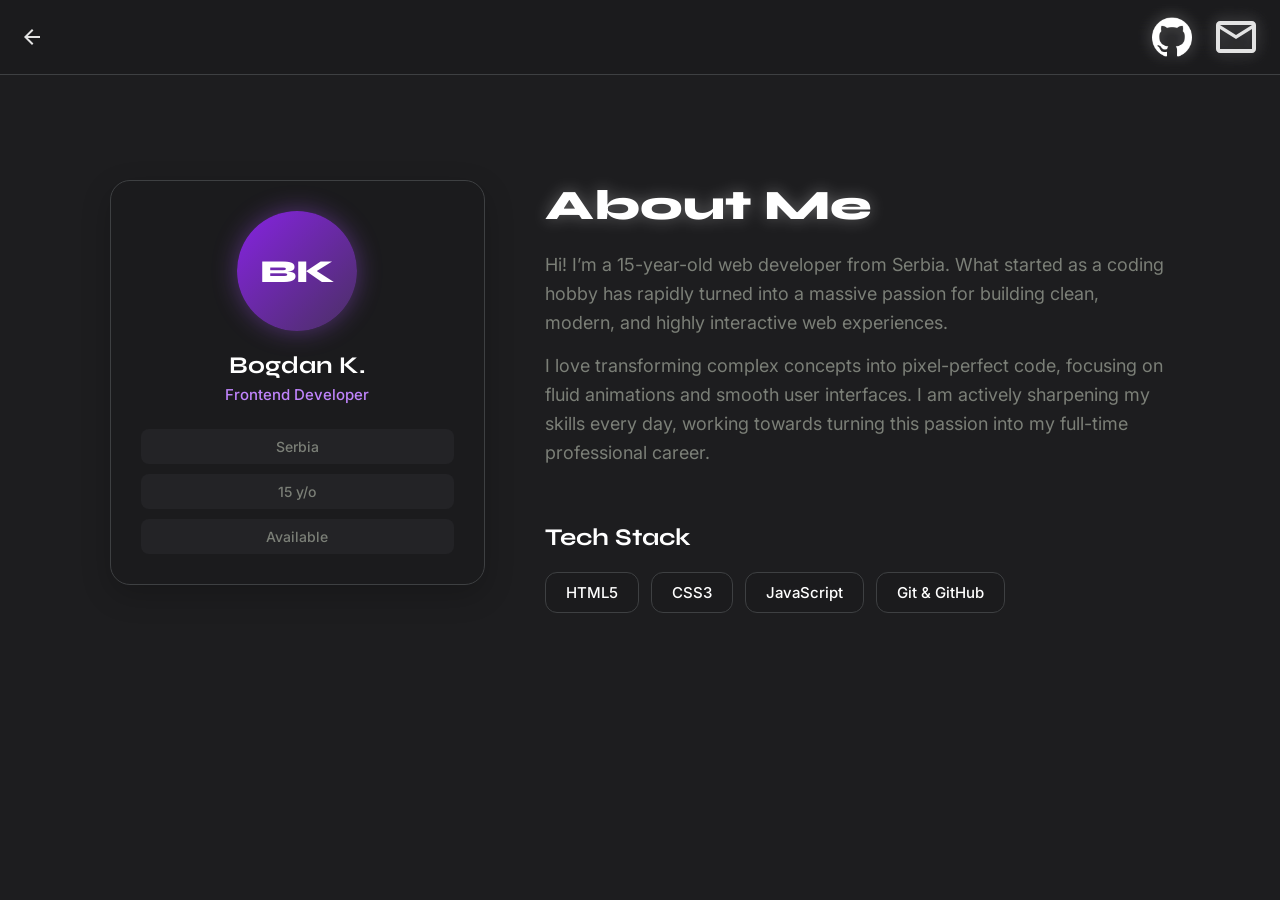
==== aboutme.html @ 006158f7 "Add files via upload" ====
<html lang="en">

<head>
    <meta charset="UTF-8">
    <meta name="viewport" content="width=device-width, initial-scale=1.0">
    <title>About me</title>
    <link rel="stylesheet" href="aboutme.css">
    <link rel="icon" href="pics/bk logo.png" href="pics/bk logo.png" type="image/png">


    <link rel="preconnect" href="https://fonts.googleapis.com">
    <link rel="preconnect" href="https://fonts.gstatic.com" crossorigin>
    <link
        href="https://fonts.googleapis.com/css2?family=Inter:ital,opsz,wght@0,14..32,100..900;1,14..32,100..900&family=Syne:wght@400..800&display=swap"
        rel="stylesheet">


    <link rel="preconnect" href="https://fonts.googleapis.com">
    <link rel="preconnect" href="https://fonts.gstatic.com" crossorigin>
    <link
        href="https://fonts.googleapis.com/css2?family=Inter:ital,opsz,wght@0,14..32,100..900;1,14..32,100..900&family=Syne:wght@400..800&display=swap"
        rel="stylesheet">

    <link rel="preconnect" href="https://fonts.googleapis.com">
    <link rel="preconnect" href="https://fonts.gstatic.com" crossorigin>
    <link href="https://fonts.googleapis.com/css2?family=Molle:ital@1&display=swap" rel="stylesheet">

</head>
</head>

<body>

    <div class="navbar">
        <div class="firstlinks">
            <a href="index.html">
                <img class="arrb" src="pics/arr.svg" alt="">
            </a>
            <!-- <p class="logo">bk</p> -->


        </div>


        <div class="secondlinks">
            <a href="https://github.com/bkqzw">
                <img class="giticon" src="pics/github-white-icon.png" alt="">

            </a>

            <a href="#kontakt">
                <img class="gmailicon" src="pics/mailwhite.svg" alt="">

            </a>
        </div>
    </div>

    <div class="allw">




        <div class="about-container">
    <div class="profile-card">
        <div class="avatar-placeholder">
            <span class="avatar-text">BK</span>
        </div>
        <div class="profile-info">
            <h3>Bogdan K.</h3>
            <p class="role">Frontend Developer</p>
            <div class="meta-tags">
                <span class="tag">Serbia</span>
                <span class="tag">15 y/o</span>
                <span class="tag">Available</span>
            </div>
        </div>
    </div>


        <div class="about-content">
            <section class="story-section">
                <h2 class="aboutmee">About Me</h2>
                <p class="story-text">
                    Hi! I’m a 15-year-old web developer from Serbia. What started as a coding hobby has rapidly turned
                    into a massive passion for building clean, modern, and highly interactive web experiences.
                </p>
                <p class="story-text">
                    I love transforming complex concepts into pixel-perfect code, focusing on fluid animations and
                    smooth user interfaces. I am actively sharpening my skills every day, working towards turning this
                    passion into my full-time professional career.
                </p>
            </section>

            <section class="skills-section">
                <h3>Tech Stack</h3>
                <div class="skills-grid">
                    <div class="skill-item">HTML5</div>
                    <div class="skill-item">CSS3</div>
                    <div class="skill-item">JavaScript</div>
                    <!-- <div class="skill-item">React</div> -->
                    <div class="skill-item">Git & GitHub</div>
                </div>
            </section>
        </div>
    </div>

    </div>



</body>

</html>
---- aboutme.css ----
*{
    margin: 0;
    padding: 0;
    box-sizing: border-box;
    -webkit-tap-highlight-color: transparent;

}

::selection {
    background-color: #A855F7;
    color: #ffffff;            
    
}

::-moz-selection {
    background-color: #A855F7;
    color: #ffffff;
}

::-webkit-scrollbar{
    display: none;
}

body{
    min-height: 100vh;
    background-color: #1D1D1F;
}


.navbar{
    padding: 20px;
    width: 100%;
    height: 75px;
    background-color: #1b1b1d80;
    backdrop-filter: blur(24px);
    -webkit-backdrop-filter: blur(24px);
    border-bottom: 1px solid #3E4042;

    display: flex;
    justify-content: space-between;
    align-items: center;

       position: fixed;
    top: 0;
    left: 0;
    right: 0;
    z-index: 1000;

}

.firstlinks{
    display: flex;
    align-items: center;
    gap: 15px;
    cursor: pointer;

}

.logo{
    font-family: 'Syne',sans-serif;
    color: #ffff;
    font-size: 23px;
    font-weight: 700;

}


.arrb{
    transform: rotate(-180deg);
}


.docs{
       font-family: 'Inter', sans-serif;
    color: #7b7f77;
    font-size: 18px;
    font-weight: 500;

    transition: all 0.1s ease;

}


.blog{
    font-family: 'Inter', sans-serif;
    color: #7b7f77;
    font-size: 18px;
    font-weight: 500;

    transition: all 0.1s ease;

}

.secondlinks{
    display: flex;
    align-items: center;
    gap: 20px;
    cursor: pointer;

}


.giticon{
    width: 40px;
    transition: all 0.2s ease;

    /* filter: drop-shadow(0 0 8px rgba(168, 85, 247, 0.9)); */

    filter: drop-shadow(0 0 8px rgba(255, 255, 255, 0.3));

    /* filter: drop-shadow(0 0 8px #ffffff20); */

}



.giticon:hover{
    transform: scale(1.08);

    filter: drop-shadow(0 0 15px rgba(168, 85, 247, 0.8)) 
            drop-shadow(0 0 5px rgba(192, 132, 252, 0.5));
}

.gmailicon{
    width: 48px;
    filter: drop-shadow(0 0 8px rgba(255, 255, 255, 0.3));
    transition: all 0.2s ease;

}

.gmailicon:hover{
    transform: scale(1.08);

    filter: drop-shadow(0 0 15px rgba(168, 85, 247, 0.8)) 
            drop-shadow(0 0 5px rgba(192, 132, 252, 0.5));
}

.allw{
   
    padding: 30px;
    padding-top: 120px; 

}



/* Glavni kontejner koji deli stranicu na levu i desnu stranu */
.about-container {
    max-width: 1100px;
    margin: 60px auto;
    padding: 0 20px;
    display: flex;
    gap: 60px;
    align-items: flex-start;
}

.profile-card {
    flex: 1;
    background-color: #1B1B1D;
    border: 1px solid #3E4042;
    border-radius: 20px;
    padding: 30px;
    text-align: center;
    box-shadow: 0 10px 30px rgba(0, 0, 0, 0.2);

    transition: all 0.6s ease;
    cursor: pointer;
}


.avatar-placeholder {
    width: 120px;
    height: 120px;
    background: linear-gradient(135deg, #8623e2, #4a3063);
    border-radius: 100%;
    margin: 0 auto 20px;
    display: flex;
    justify-content: center;
    align-items: center;
    box-shadow: 0 0 25px rgba(168, 85, 247, 0.4);
}

.avatar-text {
    font-family: 'Syne', sans-serif;
    font-size: 32px;
    font-weight: 800;
    color: #ffff;
}

.profile-info h3 {
    font-family: 'Syne', sans-serif;
    color: #ffff;
    font-size: 24px;
    margin-bottom: 5px;
}

.profile-info .role {
    font-family: 'Inter', sans-serif;
    color: #C084FC; 
    font-size: 15px;
    font-weight: 500;
    margin-bottom: 25px;
}

.meta-tags {
    display: flex;
    flex-direction: column;
    gap: 10px;
}

.aboutmee{
      filter: drop-shadow(0 0 8px rgba(255, 255, 255, 0.3));

}


.tag {
    font-family: 'Inter', sans-serif;
    background-color: #232326;
    color: #7b7f77;
    padding: 8px 12px;
    border-radius: 8px;
    font-size: 14px;
    font-weight: 500;
    border: 1px solid transparent;
    transition: all 0.3s ease;
}

.profile-card:hover .tag {
    border-color: rgba(34, 6, 60, 0.2);
    color: #ffff;
    cursor: pointer;

}

.profile-card:hover{
    transform: translateY(-15px);
}

.about-content {
    flex: 2;
    display: flex;
    flex-direction: column;
    gap: 40px;
}

.story-section h2 {
    font-family: 'Syne', sans-serif;
    font-size: 42px;
    font-weight: 800;
    color: #ffff;
    margin-bottom: 20px;
}

.story-text {
    font-family: 'Inter', sans-serif;
    font-size: 18px;
    line-height: 1.6;
    color: #7b7f77;
    margin-bottom: 15px;
}

/* Tech Stack Sekcija */
.skills-section h3 {
    font-family: 'Syne', sans-serif;
    font-size: 24px;
    color: #ffff;
    margin-bottom: 20px;
}

.skills-grid {
    display: flex;
    flex-wrap: wrap;
    gap: 12px;
}

.skill-item {
    font-family: 'Inter', sans-serif;
    background-color: #1B1B1D;
    color: #ffff;
    padding: 10px 20px;
    border-radius: 12px;
    font-size: 15px;
    font-weight: 500;
    border: 1px solid #3E4042;
    transition: all 0.3s ease;
}

/* Efekat svetlucanja kada se pređe mišem preko veština */
.skill-item:hover {
    border-color: #A855F7;
    background-color: #2E1065;
    color: #C084FC;
    box-shadow: 0 0 15px rgba(168, 85, 247, 0.3);
    transform: translateY(-2px);
    cursor: pointer;
}

/* RESPONSIVE: Da izgleda top i na telefonu */
@media (max-width: 768px) {
    .allw {
        padding: 15px;
        padding-top: 100px; /* Nešto manja rupa na mobilnim ekranima */
    }
    
    .about-container {
        flex-direction: column;
        margin: 10px auto; /* Smanjujemo marginu kontejnera na mobilnom */
        gap: 40px;
    }
    
    .profile-card {
        width: 100%;
    }
}
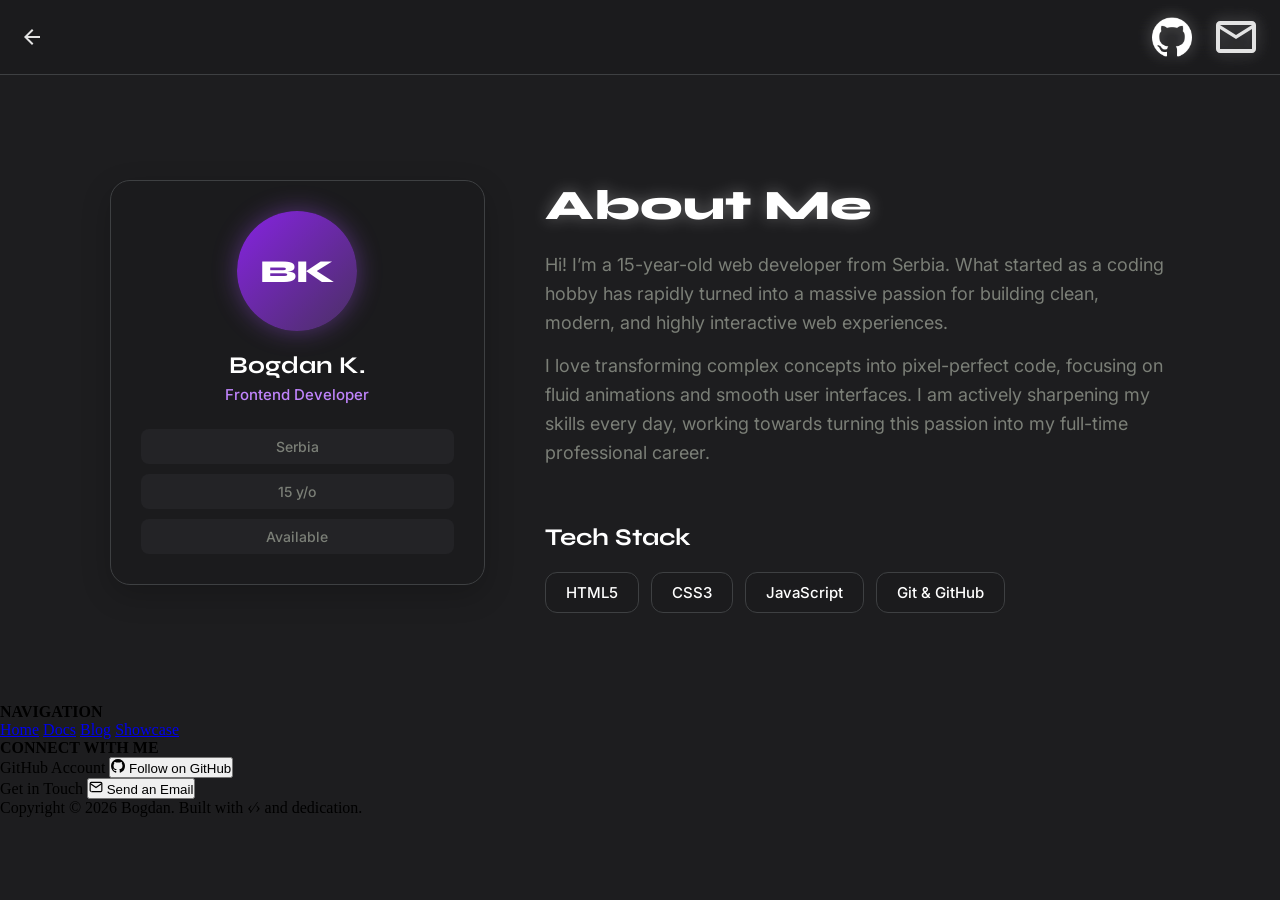
==== commit 87b297df: "aboutme.html" ====
--- a/aboutme.html
+++ b/aboutme.html
@@ -106,7 +106,65 @@
     </div>
 
 
+       
+ <footer class="main-footer">
+            <div class="footer-container">
+
+                <div class="footer-columns">
+                    <div class="footer-column">
+                        <h4>NAVIGATION</h4>
+                        <a href="index.html">Home</a>
+                        <a href="docs.html">Docs</a>
+                        <a href="blog.html">Blog</a>
+                        <a href="#">Showcase</a>
+                    </div>
+
+                    <div class="footer-column">
+                        <!-- <h4>PROJECTS</h4> -->
+                        <!-- <a href="#myecosystem">Godot Robots</a> -->
+                        <!-- <a href="#everythingyouneed">Linux Setups</a> -->
+                    </div>
+
+                    <div class="footer-column sponsors-column">
+                        <h4>CONNECT WITH ME</h4>
+                        <div class="sponsors-wrapper">
+                            <div class="open-collective">
+                                <span>GitHub Account</span>
+                                <button class="sponsor-btn" onclick="window.open('https://github.com/bkqzw')">
+                                    <svg viewBox="0 0 16 16" width="14" height="14" fill="currentColor">
+                                        <path
+                                            d="M8 0C3.58 0 0 3.58 0 8c0 3.54 2.29 6.53 5.47 7.59.4.07.55-.17.55-.38 0-.19-.01-.82-.01-1.49-2.01.37-2.53-.49-2.69-.94-.09-.23-.48-.94-.82-1.13-.28-.15-.68-.52-.01-.53.63-.01 1.08.58 1.23.82.72 1.21 1.87.87 2.33.66.07-.52.28-.87.51-1.07-1.78-.2-3.64-.89-3.64-3.95 0-.87.31-1.59.82-2.15-.08-.2-.36-1.02.08-2.12 0 0 .67-.21 2.2.82.64-.18 1.32-.27 2-.27.68 0 1.36.09 2 .27 1.53-1.04 2.2-.82 2.2-.82.44 1.1.16 1.92.08 2.12.51.56.82 1.27.82 2.15 0 3.07-1.87 3.75-3.65 3.95.29.25.54.73.54 1.48 0 1.07-.01 1.93-.01 2.2 0 .21.15.46.55.38A8.013 8.013 0 0016 8c0-4.42-3.58-8-8-8z" />
+                                    </svg>
+                                    Follow on GitHub
+                                </button>
+                            </div>
+                            <div class="github-sponsors">
+                                <span>Get in Touch</span>
+                                <button class="sponsor-btn"
+                                    onclick="window.location.href='mailto:bogdankosticwebdev@gmail.com'">
+                                    <svg viewBox="0 0 24 24" width="14" height="14" fill="none" stroke="currentColor"
+                                        stroke-width="2">
+                                        <path
+                                            d="M4 4h16c1.1 0 2 .9 2 2v12c0 1.1-.9 2-2 2H4c1.1 0-2-.9-2-2V6c0-1.1.9-2 2-2z" />
+                                        <polyline points="22,6 12,13 2,6" />
+                                    </svg>
+                                    Send an Email
+                                </button>
+                            </div>
+                        </div>
+                    </div>
+                </div>
+
+                <div class="footer-bottom">
+                    <p>Copyright &copy; 2026 Bogdan. Built with &lsaquo;&frasl;&rsaquo; and dedication.</p>
+                </div>
+
+            </div>
+        </footer>
+
+
+    <script href="script.js" src="script.js"></script>
 
 </body>
 
-</html>+</html>
